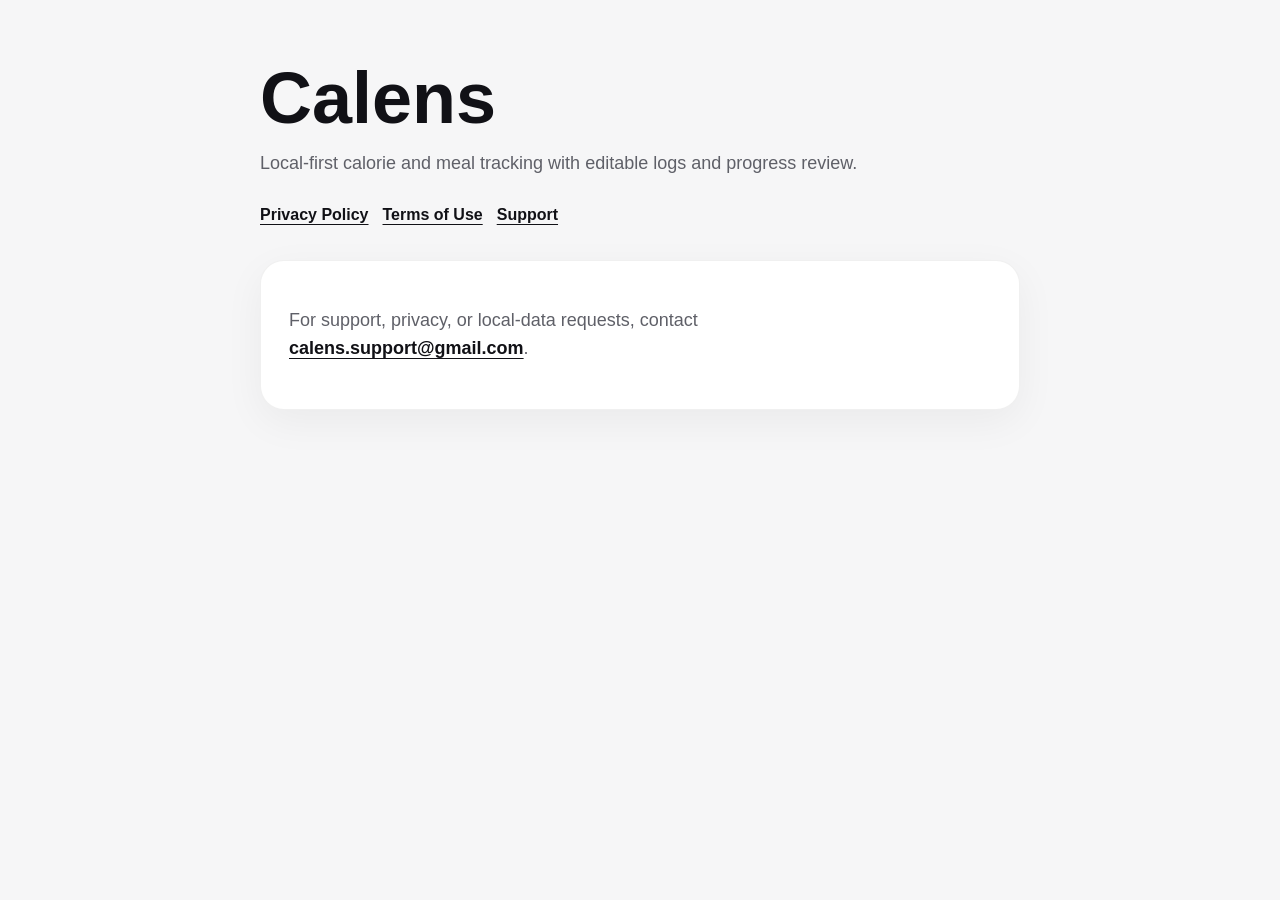
==== index.html @ d05cd4a9 "Publish Calens support site" ====
<!doctype html>
<html lang="en">
  <head>
    <meta charset="utf-8">
    <meta name="viewport" content="width=device-width, initial-scale=1">
    <title>Calens</title>
    <meta name="description" content="Calens support, privacy, and terms information.">
    <style>
      :root { color-scheme: light; font-family: -apple-system, BlinkMacSystemFont, "SF Pro Text", "Segoe UI", sans-serif; color: #111116; background: #f6f6f7; }
      body { margin: 0; }
      main { max-width: 760px; margin: 0 auto; padding: 64px 24px; }
      nav { display: flex; gap: 14px; flex-wrap: wrap; margin-top: 28px; }
      a { color: #111116; font-weight: 700; text-decoration-thickness: 1px; text-underline-offset: 4px; }
      h1 { font-size: clamp(40px, 9vw, 72px); line-height: 0.95; letter-spacing: 0; margin: 0; }
      p { color: #5f6068; font-size: 18px; line-height: 1.55; max-width: 620px; }
      section { background: #fff; border: 1px solid rgba(0,0,0,.06); border-radius: 24px; padding: 28px; margin-top: 36px; box-shadow: 0 12px 40px rgba(0,0,0,.05); }
    </style>
  </head>
  <body>
    <main>
      <h1>Calens</h1>
      <p>Local-first calorie and meal tracking with editable logs and progress review.</p>
      <nav>
        <a href="/privacy">Privacy Policy</a>
        <a href="/terms">Terms of Use</a>
        <a href="/support">Support</a>
      </nav>
      <section>
        <p>For support, privacy, or local-data requests, contact <a href="mailto:calens.support@gmail.com">calens.support@gmail.com</a>.</p>
      </section>
    </main>
  </body>
</html>
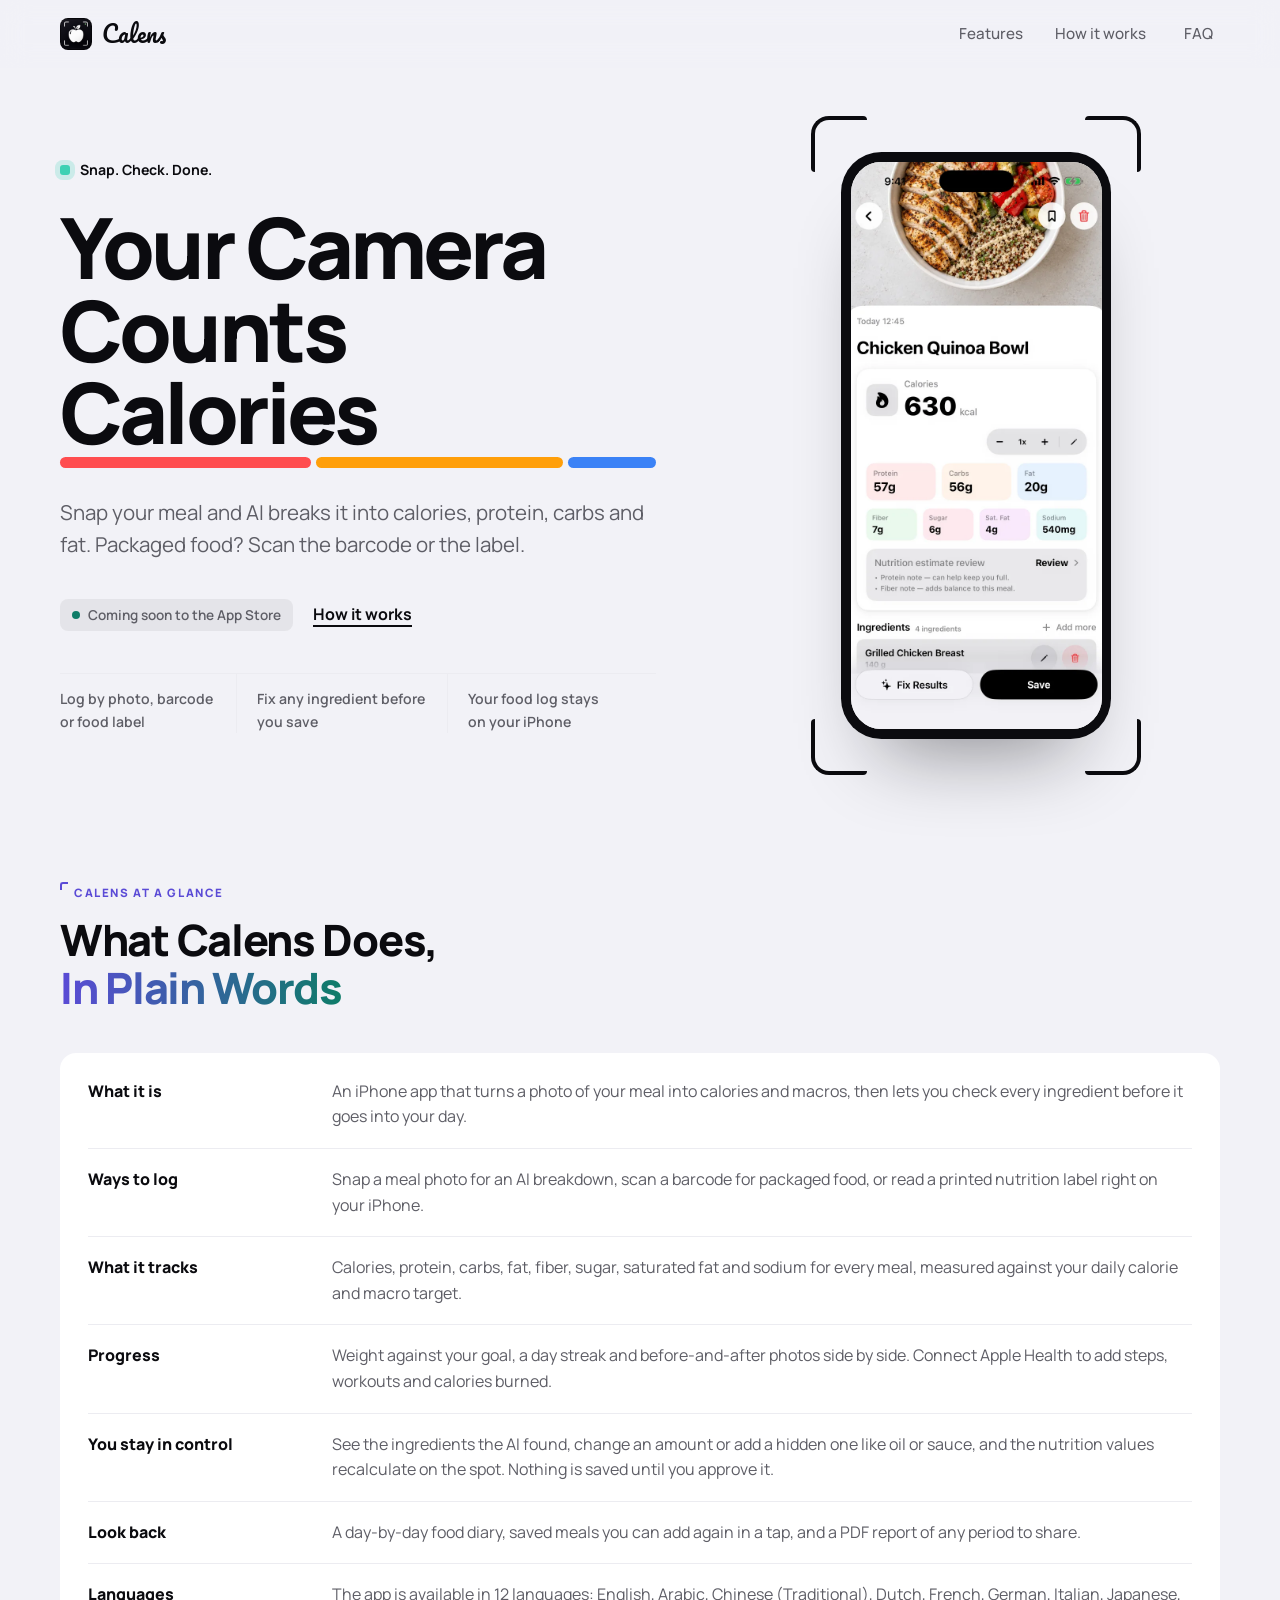
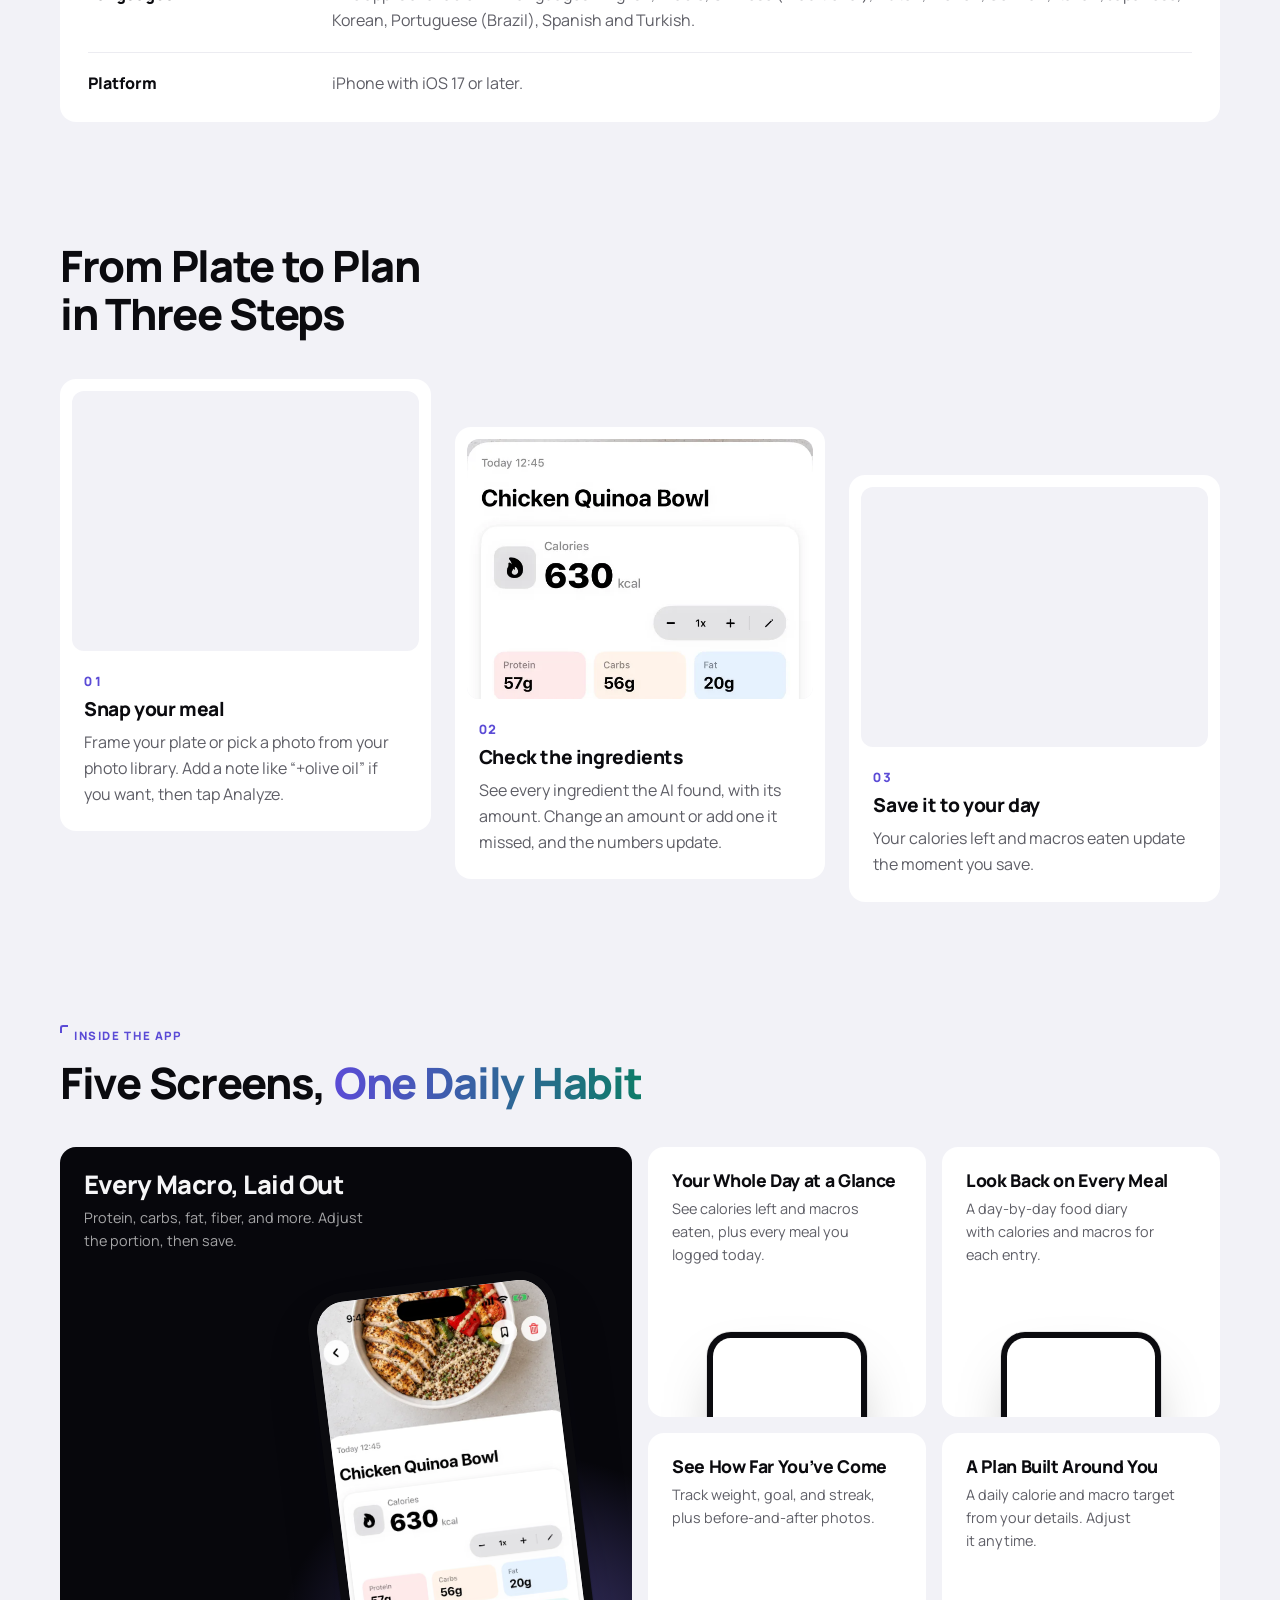
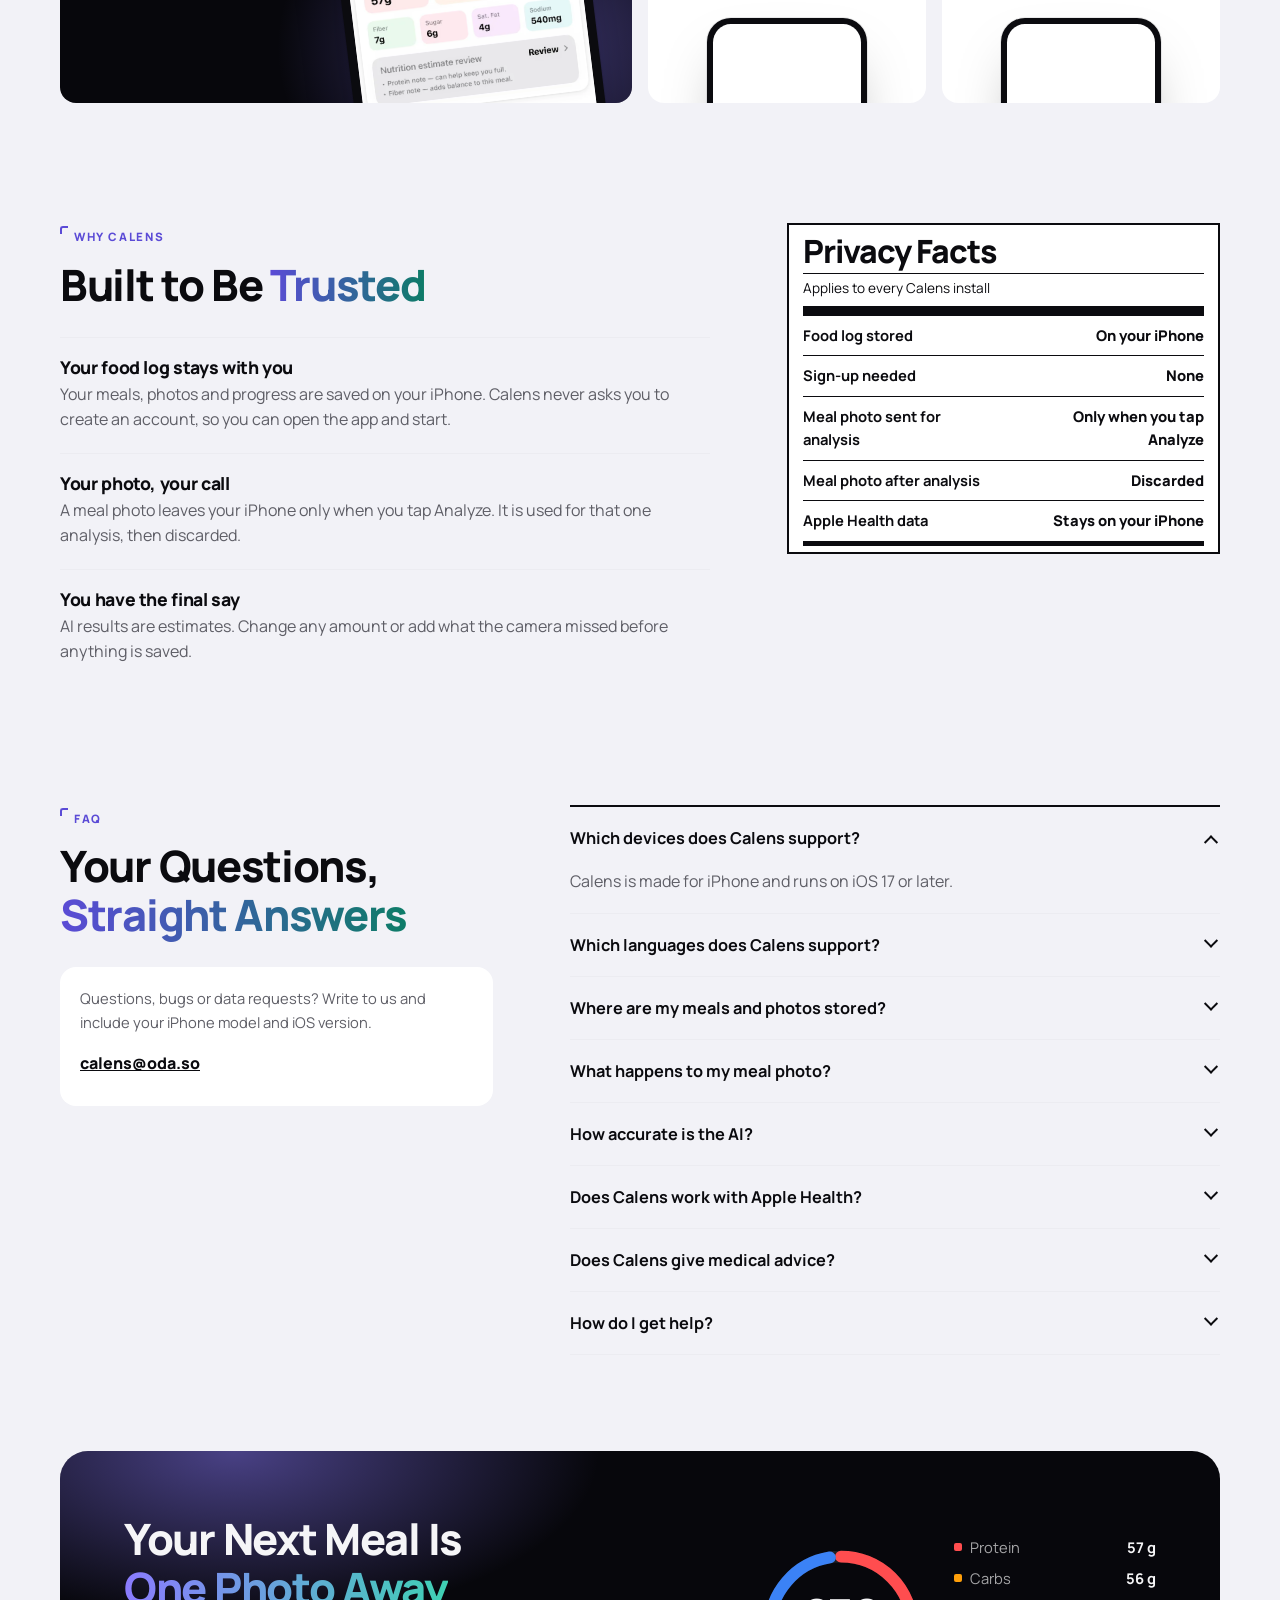
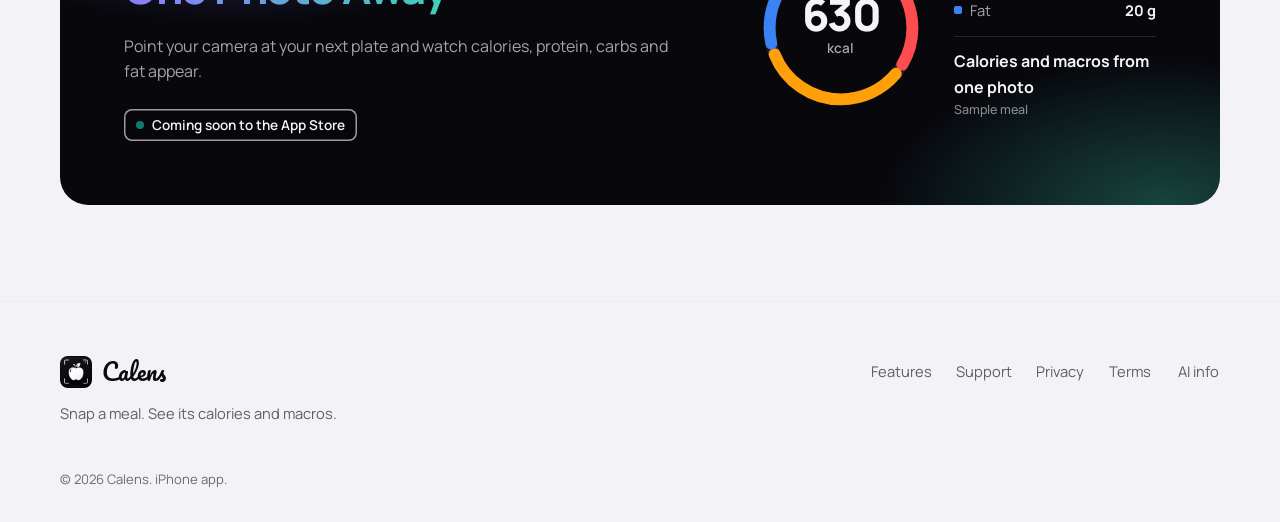
==== commit 5e6566ff: "Calens Original site (CALENS-WEB-PUBLISH-20261117) Replace the stale September copy with the app-sit" ====
--- a/index.html
+++ b/index.html
@@ -1,33 +1,115 @@
 <!doctype html>
-<html lang="en">
-  <head>
-    <meta charset="utf-8">
-    <meta name="viewport" content="width=device-width, initial-scale=1">
-    <title>Calens</title>
-    <meta name="description" content="Calens support, privacy, and terms information.">
-    <style>
-      :root { color-scheme: light; font-family: -apple-system, BlinkMacSystemFont, "SF Pro Text", "Segoe UI", sans-serif; color: #111116; background: #f6f6f7; }
-      body { margin: 0; }
-      main { max-width: 760px; margin: 0 auto; padding: 64px 24px; }
-      nav { display: flex; gap: 14px; flex-wrap: wrap; margin-top: 28px; }
-      a { color: #111116; font-weight: 700; text-decoration-thickness: 1px; text-underline-offset: 4px; }
-      h1 { font-size: clamp(40px, 9vw, 72px); line-height: 0.95; letter-spacing: 0; margin: 0; }
-      p { color: #5f6068; font-size: 18px; line-height: 1.55; max-width: 620px; }
-      section { background: #fff; border: 1px solid rgba(0,0,0,.06); border-radius: 24px; padding: 28px; margin-top: 36px; box-shadow: 0 12px 40px rgba(0,0,0,.05); }
-    </style>
-  </head>
-  <body>
-    <main>
-      <h1>Calens</h1>
-      <p>Local-first calorie and meal tracking with editable logs and progress review.</p>
-      <nav>
-        <a href="/privacy">Privacy Policy</a>
-        <a href="/terms">Terms of Use</a>
-        <a href="/support">Support</a>
-      </nav>
-      <section>
-        <p>For support, privacy, or local-data requests, contact <a href="mailto:calens.support@gmail.com">calens.support@gmail.com</a>.</p>
-      </section>
-    </main>
-  </body>
+<html lang="en" dir="ltr">
+<head>
+<meta charset="utf-8">
+<meta http-equiv="Content-Security-Policy" content="default-src &#39;none&#39;; script-src &#39;self&#39;; style-src &#39;self&#39;; img-src &#39;self&#39; data:; font-src &#39;self&#39;; connect-src &#39;self&#39;; manifest-src &#39;self&#39;; base-uri &#39;none&#39;; form-action &#39;none&#39;">
+<meta name="referrer" content="strict-origin-when-cross-origin">
+<meta name="viewport" content="width=device-width, initial-scale=1, viewport-fit=cover">
+<title>Calens: AI Calorie Counter from a Meal Photo</title>
+<meta name="description" content="Snap a meal and Calens shows its calories, protein, carbs, fat and fiber. Scan barcodes and food labels too. Your food log stays on your iPhone.">
+<link rel="canonical" href="https://calens.oda.so/">
+
+<meta name="robots" content="index, follow, max-image-preview:large">
+<meta name="application-name" content="Calens">
+<meta name="apple-mobile-web-app-title" content="Calens">
+<meta name="theme-color" content="#FFFFFF">
+
+<meta property="og:type" content="website">
+<meta property="og:site_name" content="Calens">
+<meta property="og:title" content="Calens: AI Calorie Counter from a Meal Photo">
+<meta property="og:description" content="Snap a meal and Calens shows its calories, protein, carbs, fat and fiber. Scan barcodes and food labels too. Your food log stays on your iPhone.">
+<meta property="og:url" content="https://calens.oda.so/">
+<meta property="og:image" content="https://calens.oda.so/assets/icons/logo-1024.png">
+<meta property="og:locale" content="en_US">
+<meta name="twitter:card" content="summary_large_image">
+<link rel="icon" href="favicon.ico" sizes="any">
+<link rel="icon" type="image/png" sizes="48x48" href="assets/icons/icon-48.png">
+<link rel="icon" type="image/png" sizes="192x192" href="assets/icons/icon-192.png">
+<link rel="apple-touch-icon" href="apple-touch-icon.png">
+<link rel="manifest" href="site.webmanifest">
+<link rel="describedby" type="text/plain" href="llms.txt">
+<link rel="preload" href="fonts/manrope-var.woff2" as="font" type="font/woff2" crossorigin>
+<link rel="stylesheet" href="assets/tokens.css">
+<link rel="stylesheet" href="assets/base.css">
+<link rel="stylesheet" href="assets/template.css">
+
+<script type="application/ld+json">{"@context":"https://schema.org","@graph":[{"@type":"WebSite","@id":"https://calens.oda.so/#website","url":"https://calens.oda.so/","name":"Calens","inLanguage":"en","publisher":{"@id":"https://calens.oda.so/#org"}},{"@type":"Organization","@id":"https://calens.oda.so/#org","name":"Calens","url":"https://calens.oda.so/","logo":{"@type":"ImageObject","url":"https://calens.oda.so/assets/icons/logo-1024.png","width":1024,"height":1024},"email":"calens@oda.so"},{"@type":"SoftwareApplication","@id":"https://calens.oda.so/#app","name":"Calens","operatingSystem":"iOS 17 or later","applicationCategory":"HealthApplication","description":"Snap a meal and Calens shows its calories, protein, carbs, fat and fiber. Scan barcodes and food labels too. Your food log stays on your iPhone.","publisher":{"@id":"https://calens.oda.so/#org"},"featureList":["AI calorie and macro analysis from a meal photo","Ingredient editor with automatic nutrition recalculation","Barcode lookup","On-device nutrition-label scanning","Personal daily calorie and macro target","Food diary, saved meals and PDF nutrition reports","Weight, goal and streak tracking","Before-and-after progress photos","Optional Apple Health integration (activity, workouts, weight)","Food log stored on the device"],"inLanguage":["ar","de","en","es","fr","it","ja","ko","nl","pt-BR","tr","zh-Hant"]},{"@type":"FAQPage","mainEntity":[{"@type":"Question","name":"Which devices does Calens support?","acceptedAnswer":{"@type":"Answer","text":"Calens is made for iPhone and runs on iOS 17 or later."}},{"@type":"Question","name":"Which languages does Calens support?","acceptedAnswer":{"@type":"Answer","text":"The app is available in English, Arabic, Chinese (Traditional), Dutch, French, German, Italian, Japanese, Korean, Portuguese (Brazil), Spanish and Turkish. You can switch languages inside the app."}},{"@type":"Question","name":"Where are my meals and photos stored?","acceptedAnswer":{"@type":"Answer","text":"On your iPhone. Your profile, meals, photos and progress are saved in the app, not in a Calens account. You can export a copy or delete everything in Settings."}},{"@type":"Question","name":"What happens to my meal photo?","acceptedAnswer":{"@type":"Answer","text":"It leaves your iPhone only when you tap Analyze. The photo is sent for that one AI analysis and discarded afterward; it is not stored on a server. Barcode and label scans don’t need a meal photo."}},{"@type":"Question","name":"How accurate is the AI?","acceptedAnswer":{"@type":"Answer","text":"It does the heavy lifting, and you have the final say. Results are estimates, not lab measurements. Portions and hidden oil or sauce are the hardest to see, so Calens shows every ingredient it found and lets you change an amount or add what it missed before you save."}},{"@type":"Question","name":"Does Calens work with Apple Health?","acceptedAnswer":{"@type":"Answer","text":"Yes, if you turn it on. With your permission, Calens reads active energy, workouts, steps, exercise minutes and weight to show your daily activity and calories burned. It only reads, never writes, and your Health data stays on your iPhone."}},{"@type":"Question","name":"Does Calens give medical advice?","acceptedAnswer":{"@type":"Answer","text":"No. Calens helps you log food and follow your own goals. It does not diagnose or treat any condition."}},{"@type":"Question","name":"How do I get help?","acceptedAnswer":{"@type":"Answer","text":"Email calens@oda.so and include your iPhone model and iOS version."}}]}]}</script>
+</head>
+<body class="tpl-calens-original page-home">
+<a class="skip-link" href="#main">Skip to content</a>
+<header class="site-header"><div class="wrap header-row">
+<a class="brand " href="/" aria-label="Calens home"><img class="brand-icon" src="assets/icons/app-icon.png" alt="" width="32" height="32"><span class="brand-word">Calens</span></a>
+<nav class="site-nav" aria-label="Primary"><a href="/features">Features</a><a href="#how">How it works</a><a href="#faq">FAQ</a></nav>
+<details class="nav-menu"><summary aria-label="Menu"><span class="nav-menu-icon" aria-hidden="true"></span><span class="nav-menu-label">Menu</span></summary><nav aria-label="Primary (menu)"><a href="/features">Features</a><a href="#how">How it works</a><a href="#faq">FAQ</a></nav></details>
+
+</div></header>
+<main id="main">
+
+<section class="co-hero">
+  <div class="wrap co-hero-grid">
+    <div class="co-hero-copy">
+      <p class="co-kicker"><span class="co-kicker-dot" aria-hidden="true"></span>Snap. Check. Done.</p>
+      <h1 class="co-title">Your Camera <span class="co-title-accent">Counts Calories<span class="co-macro-bar" aria-hidden="true"><i></i><i></i><i></i></span></span></h1>
+      <p class="co-sub">Snap your meal and AI breaks it into calories, protein, carbs and fat. Packaged food? Scan the barcode or the label.</p>
+      <div class="co-actions"><span class="store-cta is-pending " data-surface="hero"><span class="pending-dot" aria-hidden="true"></span>Coming soon to the App Store</span><a class="co-link" href="#how">How it works</a></div>
+      <ul class="co-facts"><li>Log by photo, barcode or food label</li><li>Fix any ingredient before you save</li><li>Your food log stays on your iPhone</li></ul>
+    </div>
+    <div class="co-hero-visual">
+      <div class="co-frame"><div class="co-viewfinder" aria-hidden="true"><i></i><i></i><i></i><i></i></div>
+      <figure class="phone co-hero-phone"><div class="phone-screen"><img src="assets/screens/meal-result.webp" alt="Calens meal result showing calories, protein, carbs, fat and fiber for one meal" width="660" height="1434" fetchpriority="high" decoding="async"></div></figure></div>
+      <div class="co-readout"><p class="co-readout-kcal"><strong>630</strong> kcal</p><p class="co-readout-head">Share of calories</p><ul><li class="m-protein"><span>Protein <small>57 g</small></span><b>36%</b><i class="co-bar" aria-hidden="true"><i class="co-bar-fill co-w-35"></i></i></li><li class="m-carbs"><span>Carbs <small>56 g</small></span><b>35%</b><i class="co-bar" aria-hidden="true"><i class="co-bar-fill co-w-35"></i></i></li><li class="m-fat"><span>Fat <small>20 g</small></span><b>28%</b><i class="co-bar" aria-hidden="true"><i class="co-bar-fill co-w-30"></i></i></li></ul><p class="co-readout-note">Sample meal from the app’s own result screen</p></div>
+    </div>
+  </div>
+</section>
+<section class="co-summary wrap" aria-labelledby="summary-title">
+  <header class="co-head"><p class="eyebrow">Calens at a glance</p><h2 id="summary-title">What Calens Does, <span class="accent-text">In Plain Words</span></h2></header>
+  <dl class="co-dl"><div class="co-dl-row"><dt>What it is</dt><dd>An iPhone app that turns a photo of your meal into calories and macros, then lets you check every ingredient before it goes into your day.</dd></div><div class="co-dl-row"><dt>Ways to log</dt><dd>Snap a meal photo for an AI breakdown, scan a barcode for packaged food, or read a printed nutrition label right on your iPhone.</dd></div><div class="co-dl-row"><dt>What it tracks</dt><dd>Calories, protein, carbs, fat, fiber, sugar, saturated fat and sodium for every meal, measured against your daily calorie and macro target.</dd></div><div class="co-dl-row"><dt>Progress</dt><dd>Weight against your goal, a day streak and before-and-after photos side by side. Connect Apple Health to add steps, workouts and calories burned.</dd></div><div class="co-dl-row"><dt>You stay in control</dt><dd>See the ingredients the AI found, change an amount or add a hidden one like oil or sauce, and the nutrition values recalculate on the spot. Nothing is saved until you approve it.</dd></div><div class="co-dl-row"><dt>Look back</dt><dd>A day-by-day food diary, saved meals you can add again in a tap, and a PDF report of any period to share.</dd></div><div class="co-dl-row"><dt>Languages</dt><dd>The app is available in 12 languages: English, Arabic, Chinese (Traditional), Dutch, French, German, Italian, Japanese, Korean, Portuguese (Brazil), Spanish and Turkish.</dd></div><div class="co-dl-row"><dt>Platform</dt><dd>iPhone with iOS 17 or later.</dd></div></dl>
+</section>
+<section class="co-how wrap" id="how" aria-labelledby="how-title">
+  <header class="co-head co-head--left"><h2 id="how-title">From Plate to Plan in Three Steps</h2></header>
+  <ol class="co-steps"><li class="co-step co-step--0"><div class="co-step-crop co-crop-scanMeal"><img src="assets/screens/scan-meal.webp" alt="" width="660" height="1434" loading="lazy" decoding="async"></div><div class="co-step-text"><span class="co-step-n">01</span><h3>Snap your meal</h3><p>Frame your plate or pick a photo from your photo library. Add a note like “+olive oil” if you want, then tap Analyze.</p></div></li><li class="co-step co-step--1"><div class="co-step-crop co-crop-result"><img src="assets/screens/meal-result.webp" alt="" width="660" height="1434" loading="lazy" decoding="async"></div><div class="co-step-text"><span class="co-step-n">02</span><h3>Check the ingredients</h3><p>See every ingredient the AI found, with its amount. Change an amount or add one it missed, and the numbers update.</p></div></li><li class="co-step co-step--2"><div class="co-step-crop co-crop-home"><img src="assets/screens/home.webp" alt="" width="660" height="1434" loading="lazy" decoding="async"></div><div class="co-step-text"><span class="co-step-n">03</span><h3>Save it to your day</h3><p>Your calories left and macros eaten update the moment you save.</p></div></li></ol>
+</section>
+<section class="co-bento-sec wrap" id="inside" aria-labelledby="bento-title">
+  <header class="co-head"><p class="eyebrow">Inside the app</p><h2 id="bento-title">Five Screens, <span class="accent-text">One Daily Habit</span></h2></header>
+  <ul class="co-bento co-bento--5"><li class="co-tile co-tile--0 on-dark"><div class="co-tile-text"><h3>Every Macro, Laid Out</h3><p>Protein, carbs, fat, fiber, and more. Adjust the portion, then save.</p></div><figure class="phone co-tile-phone"><div class="phone-screen"><img src="assets/screens/meal-result.webp" alt="Calens meal result showing calories, protein, carbs, fat and fiber for one meal" width="660" height="1434" loading="lazy" decoding="async"></div></figure></li><li class="co-tile co-tile--1"><div class="co-tile-text"><h3>Your Whole Day at a Glance</h3><p>See calories left and macros eaten, plus every meal you logged today.</p></div><figure class="phone co-tile-phone"><div class="phone-screen"><img src="assets/screens/home.webp" alt="Calens home screen with calories left, macros eaten and today&#39;s meals" width="660" height="1434" loading="lazy" decoding="async"></div></figure></li><li class="co-tile co-tile--2"><div class="co-tile-text"><h3>Look Back on Every Meal</h3><p>A day-by-day food diary with calories and macros for each entry.</p></div><figure class="phone co-tile-phone"><div class="phone-screen"><img src="assets/screens/history.webp" alt="Calens food diary listing meals by day with calories and macros" width="660" height="1434" loading="lazy" decoding="async"></div></figure></li><li class="co-tile co-tile--3"><div class="co-tile-text"><h3>See How Far You’ve Come</h3><p>Track weight, goal, and streak, plus before-and-after photos.</p></div><figure class="phone co-tile-phone"><div class="phone-screen"><img src="assets/screens/progress.webp" alt="Calens progress screen with weight, goal and streak" width="660" height="1434" loading="lazy" decoding="async"></div></figure></li><li class="co-tile co-tile--4"><div class="co-tile-text"><h3>A Plan Built Around You</h3><p>A daily calorie and macro target from your details. Adjust it anytime.</p></div><figure class="phone co-tile-phone"><div class="phone-screen"><img src="assets/screens/plan.webp" alt="Calens daily calorie and macro plan" width="660" height="1434" loading="lazy" decoding="async"></div></figure></li></ul>
+</section>
+<section class="co-trust wrap" aria-labelledby="trust-title">
+  <div class="co-trust-copy"><p class="eyebrow">Why Calens</p><h2 id="trust-title">Built to Be <span class="accent-text">Trusted</span></h2>
+    <ul class="co-trust-list"><li><h3>Your food log stays with you</h3><p>Your meals, photos and progress are saved on your iPhone. Calens never asks you to create an account, so you can open the app and start.</p></li><li><h3>Your photo, your call</h3><p>A meal photo leaves your iPhone only when you tap Analyze. It is used for that one analysis, then discarded.</p></li><li><h3>You have the final say</h3><p>AI results are estimates. Change any amount or add what the camera missed before anything is saved.</p></li></ul>
+  </div>
+  <div class="co-label" role="table" aria-label="Privacy Facts"><p class="co-label-title" role="caption">Privacy Facts</p><p class="co-label-sub">Applies to every Calens install</p><div class="co-label-row" role="row"><span role="rowheader">Food log stored</span><b role="cell">On your iPhone</b></div><div class="co-label-row" role="row"><span role="rowheader">Sign-up needed</span><b role="cell">None</b></div><div class="co-label-row" role="row"><span role="rowheader">Meal photo sent for analysis</span><b role="cell">Only when you tap Analyze</b></div><div class="co-label-row" role="row"><span role="rowheader">Meal photo after analysis</span><b role="cell">Discarded</b></div><div class="co-label-row" role="row"><span role="rowheader">Apple Health data</span><b role="cell">Stays on your iPhone</b></div></div>
+</section>
+<section class="co-faq wrap" id="faq" aria-labelledby="faq-title">
+  <aside class="co-faq-side"><p class="eyebrow">FAQ</p><h2 id="faq-title">Your Questions, <span class="accent-text">Straight Answers</span></h2>
+    <div class="co-help"><p>Questions, bugs or data requests? Write to us and include your iPhone model and iOS version.</p><a href="mailto:calens@oda.so">calens@oda.so</a></div>
+  </aside>
+  <div class="co-faq-list"><div class="faq-list"><details class="faq-item" open><summary><span>Which devices does Calens support?</span></summary><p>Calens is made for iPhone and runs on iOS 17 or later.</p></details><details class="faq-item"><summary><span>Which languages does Calens support?</span></summary><p>The app is available in English, Arabic, Chinese (Traditional), Dutch, French, German, Italian, Japanese, Korean, Portuguese (Brazil), Spanish and Turkish. You can switch languages inside the app.</p></details><details class="faq-item"><summary><span>Where are my meals and photos stored?</span></summary><p>On your iPhone. Your profile, meals, photos and progress are saved in the app, not in a Calens account. You can export a copy or delete everything in Settings.</p></details><details class="faq-item"><summary><span>What happens to my meal photo?</span></summary><p>It leaves your iPhone only when you tap Analyze. The photo is sent for that one AI analysis and discarded afterward; it is not stored on a server. Barcode and label scans don’t need a meal photo.</p></details><details class="faq-item"><summary><span>How accurate is the AI?</span></summary><p>It does the heavy lifting, and you have the final say. Results are estimates, not lab measurements. Portions and hidden oil or sauce are the hardest to see, so Calens shows every ingredient it found and lets you change an amount or add what it missed before you save.</p></details><details class="faq-item"><summary><span>Does Calens work with Apple Health?</span></summary><p>Yes, if you turn it on. With your permission, Calens reads active energy, workouts, steps, exercise minutes and weight to show your daily activity and calories burned. It only reads, never writes, and your Health data stays on your iPhone.</p></details><details class="faq-item"><summary><span>Does Calens give medical advice?</span></summary><p>No. Calens helps you log food and follow your own goals. It does not diagnose or treat any condition.</p></details><details class="faq-item"><summary><span>How do I get help?</span></summary><p>Email calens@oda.so and include your iPhone model and iOS version.</p></details></div></div>
+</section>
+<section class="co-end">
+  <div class="wrap co-end-card on-dark">
+    <div class="co-end-copy"><h2>Your Next Meal Is <span class="accent-text">One Photo Away</span></h2><p>Point your camera at your next plate and watch calories, protein, carbs and fat appear.</p><span class="store-cta is-pending co-cta-dark" data-surface="end"><span class="pending-dot" aria-hidden="true"></span>Coming soon to the App Store</span></div>
+    <div class="co-end-ring"><figure class="co-ring-fig"><svg class="ring" viewBox="0 0 200 200" role="img" aria-label="Sample meal: 630 kcal, Protein 57 g, Carbs 56 g, Fat 20 g">
+<circle class="ring-track" cx="100" cy="100" r="84"/><circle class="ring-arc m-protein" cx="100" cy="100" r="84" pathLength="100" stroke-dasharray="33.58 66.42" stroke-dashoffset="0.00"/><circle class="ring-arc m-carbs" cx="100" cy="100" r="84" pathLength="100" stroke-dasharray="32.94 67.06" stroke-dashoffset="-36.08"/><circle class="ring-arc m-fat" cx="100" cy="100" r="84" pathLength="100" stroke-dasharray="25.98 74.02" stroke-dashoffset="-71.52"/>
+<text class="ring-big" x="100" y="104" text-anchor="middle">630</text>
+<text class="ring-sub" x="100" y="130" text-anchor="middle">kcal</text></svg>
+<figcaption><ul class="co-ring-legend"><li class="m-protein"><span>Protein</span><b>57 g</b></li><li class="m-carbs"><span>Carbs</span><b>56 g</b></li><li class="m-fat"><span>Fat</span><b>20 g</b></li></ul><p class="co-ring-cap">Calories and macros from one photo <span>Sample meal</span></p></figcaption></figure></div>
+  </div>
+</section>
+</main>
+<footer class="site-footer"><div class="wrap">
+<div class="footer-top">
+<div class="footer-brand"><a class="brand " href="/" aria-label="Calens home"><img class="brand-icon" src="assets/icons/app-icon.png" alt="" width="32" height="32"><span class="brand-word">Calens</span></a><p>Snap a meal. See its calories and macros.</p></div>
+<nav class="footer-nav" aria-label="Footer">
+<a href="/features">Features</a>
+
+<a href="/support">Support</a>
+<a href="/privacy">Privacy</a>
+<a href="/terms">Terms</a>
+<a href="/ai-info">AI info</a>
+</nav>
+</div>
+
+<div class="footer-bottom"><p>&copy; 2026 Calens. iPhone app.</p></div>
+</div></footer>
+</body>
 </html>
--- a/assets/tokens.css
+++ b/assets/tokens.css
@@ -0,0 +1,31 @@
+/* generated from calens.site.prod.json — edit the config, not this file */
+@font-face{font-family:"Manrope";src:url("../fonts/manrope-var.woff2") format("woff2");font-weight:200 800;font-display:swap}
+@font-face{font-family:"Pacifico Wordmark";src:url("../fonts/pacifico-wordmark.woff2") format("woff2");font-display:block}
+:root{
+  --c-ink:#0B0B0F;
+  --c-ink-soft:#5E5E66;
+  --c-ink-muted:#6B6B73;
+  --c-bg:#FFFFFF;
+  --c-surface:#F5F5F7;
+  --c-hairline:#ECECF1;
+  --c-accent:#8B7BFF;
+  --c-accent2:#3FD1B4;
+  --c-accent3:#FFC773;
+  --c-accent-ink:#5B4BD6;
+  --c-panel:#BFF0E5;
+  --c-panel-ink:#0B2A24;
+  --c-dark:#07070C;
+  --c-dark-card:rgba(255,255,255,0.06);
+  --c-dark-hairline:rgba(255,255,255,0.12);
+  --c-dark-ink-soft:rgba(255,255,255,0.64);
+  --c-grouped:#F2F2F7;
+  --c-protein:#FF4D4F;
+  --c-carbs:#FF9F0A;
+  --c-fat:#3B82F6;
+  --c-accent2-ink:#0E7C68;
+  --font-display:"Manrope",ui-sans-serif,system-ui,-apple-system,"Segoe UI",sans-serif;
+  --font-body:"Manrope",ui-sans-serif,system-ui,-apple-system,"Segoe UI",sans-serif;
+  --font-wordmark:"Pacifico Wordmark",var(--font-display);
+  --r-card:24px;
+  --r-control:999px;
+}
--- a/assets/base.css
+++ b/assets/base.css
@@ -0,0 +1,163 @@
+/* ODA app-site shared base: reset, accessibility, shared pages. Brand values come from tokens.css. */
+*,*::before,*::after{box-sizing:border-box}
+html{-webkit-text-size-adjust:100%;text-size-adjust:100%;scroll-behavior:smooth}
+@media (prefers-reduced-motion:reduce){html{scroll-behavior:auto}*,*::before,*::after{animation-duration:.01ms!important;animation-iteration-count:1!important;transition-duration:.01ms!important}}
+body{margin:0;min-height:100vh;display:flex;flex-direction:column;background:var(--c-bg);color:var(--c-ink);font-family:var(--font-body);font-size:1rem;line-height:1.6;-webkit-font-smoothing:antialiased;overflow-x:hidden}
+main{flex:1 0 auto}
+img{max-width:100%;height:auto;display:block}
+h1,h2,h3{font-family:var(--font-display);line-height:1.12;letter-spacing:-0.02em;margin:0 0 .5em;text-wrap:balance;overflow-wrap:break-word}
+p,li,dd,dt,summary{overflow-wrap:break-word}
+p{margin:0 0 1em;text-wrap:pretty}
+a{color:inherit}
+:focus-visible{outline:3px solid var(--c-accent-ink);outline-offset:3px}
+a:focus-visible,summary:focus-visible{border-radius:6px}
+.wrap{width:min(1160px,100% - 32px);margin-inline:auto}
+.skip-link{position:absolute;inset-inline-start:16px;top:0;transform:translateY(-120%);background:var(--c-ink);color:var(--c-bg);padding:10px 14px;border-radius:8px;z-index:100}
+.skip-link:focus{transform:translateY(12px)}
+.sr-only{position:absolute;width:1px;height:1px;padding:0;margin:-1px;overflow:hidden;clip:rect(0,0,0,0);white-space:nowrap;border:0}
+
+/* Brand */
+.brand{display:inline-flex;align-items:center;gap:10px;text-decoration:none;min-height:44px}
+.brand-icon{width:32px;height:32px;border-radius:8px}
+.brand-word{font-family:var(--font-wordmark);font-size:1.45rem;line-height:1}
+
+/* Header */
+.site-header{position:sticky;top:0;z-index:20;background:color-mix(in srgb,var(--c-bg) 86%,transparent);backdrop-filter:saturate(1.4) blur(14px);-webkit-backdrop-filter:saturate(1.4) blur(14px)}
+.header-row{display:flex;align-items:center;justify-content:space-between;gap:16px;min-height:68px}
+.site-nav{display:flex;gap:28px;font-size:.95rem;font-weight:500}
+.site-nav a{text-decoration:none;color:var(--c-ink-soft);padding:10px 2px;min-width:44px;text-align:center}
+.site-nav a:hover{color:var(--c-ink)}
+@media (max-width:760px){.site-nav{display:none}}
+.nav-menu{display:none;position:relative}
+.nav-menu summary{list-style:none;display:flex;align-items:center;gap:8px;min-height:44px;min-width:44px;padding:0 12px;border-radius:12px;cursor:pointer;font-weight:600}
+.nav-menu summary::-webkit-details-marker{display:none}
+.nav-menu-icon,.nav-menu-icon::before,.nav-menu-icon::after{display:block;width:18px;height:2px;border-radius:2px;background:currentColor}
+.nav-menu-icon{position:relative}
+.nav-menu-icon::before,.nav-menu-icon::after{content:"";position:absolute;inset-inline-start:0}
+.nav-menu-icon::before{top:-6px}.nav-menu-icon::after{top:6px}
+.nav-menu[open] summary{background:var(--c-surface)}
+.nav-menu nav{position:absolute;inset-inline-end:0;top:calc(100% + 8px);min-width:220px;display:grid;padding:8px;border-radius:16px;background:var(--c-bg);box-shadow:0 18px 40px -16px rgba(11,11,15,.3),0 0 0 1px var(--c-hairline);z-index:30}
+.nav-menu nav a{display:flex;align-items:center;min-height:44px;padding:0 12px;border-radius:10px;text-decoration:none;font-weight:600}
+.nav-menu nav a:hover{background:var(--c-surface)}
+@media (max-width:760px){.nav-menu{display:block}}
+@media (max-width:360px){.nav-menu-label{display:none}}
+.header-row{flex-wrap:wrap}
+
+/* Store CTA: live = button, pending = non-interactive status chip (review M-02) */
+.store-cta{display:inline-flex;align-items:center;gap:8px;text-decoration:none}
+.store-cta.is-live{min-height:48px;padding:0 22px;border-radius:var(--r-control);background:var(--c-ink);color:var(--c-bg);font-weight:600;font-size:.95rem}
+.store-cta.is-live:hover{transform:translateY(-1px)}
+.store-cta.is-pending{min-height:32px;padding:4px 12px;border-radius:8px;background:color-mix(in srgb,var(--c-ink) 6%,transparent);color:var(--c-ink-soft);font-weight:600;font-size:.85rem;line-height:1.35;cursor:default}
+.store-cta--sm.is-pending{font-size:.78rem}
+.cta-glyph{width:16px;height:18px}
+.pending-dot{flex:none;width:8px;height:8px;border-radius:50%;background:var(--c-accent2-ink,var(--c-accent-ink))}
+@media (max-width:640px){.header-row .store-cta{display:none}}
+
+/* Phone frame (CSS only, real screenshot inside) */
+.phone{margin:0;position:relative;aspect-ratio:660/1434;border-radius:15% / 6.9%;background:#0b0b0f;box-shadow:0 30px 60px -20px rgba(11,11,15,.35),0 0 0 1px rgba(11,11,15,.08)}
+.phone-screen{position:absolute;inset:1.66% 3.6%;border-radius:12% / 5.5%;overflow:hidden;background:#fff}
+.phone-screen img{width:100%;height:100%;object-fit:cover;object-position:top}
+
+/* Text helpers */
+.accent-text{background:linear-gradient(90deg,var(--c-accent-ink),var(--c-accent2-ink,var(--c-accent-ink)));color:var(--c-accent-ink);-webkit-background-clip:text;background-clip:text;-webkit-text-fill-color:transparent}
+.on-dark .accent-text{background-image:linear-gradient(90deg,var(--c-accent),var(--c-accent2));color:var(--c-accent)}
+.on-dark :focus-visible{outline-color:var(--c-accent)}
+@media (forced-colors:active){.accent-text{color:CanvasText;background:none}}
+.eyebrow{display:inline-block;font-size:.78rem;font-weight:600;letter-spacing:.02em;padding:4px 12px;border-radius:999px;color:var(--c-accent-ink);background:color-mix(in srgb,var(--c-accent) 10%,transparent);box-shadow:inset 0 0 0 1px color-mix(in srgb,var(--c-accent) 30%,transparent);margin:0 0 14px}
+.lede{font-size:1.125rem;color:var(--c-ink-soft)}
+.muted{color:var(--c-ink-muted);font-size:.9rem}
+
+/* FAQ: one component everywhere (review B-05): ruled list, chevron at the inline end */
+.faq-list{border-top:2px solid var(--c-ink)}
+.faq-item{border-bottom:1px solid var(--c-hairline)}
+.faq-item summary{list-style:none;cursor:pointer;display:flex;justify-content:space-between;align-items:center;gap:16px;padding:18px 0;min-height:56px;font-weight:700;font-size:1.02rem}
+.faq-item summary::-webkit-details-marker{display:none}
+.faq-item summary::after{content:"";flex:none;width:10px;height:10px;margin-inline-end:4px;border-inline-end:2px solid currentColor;border-bottom:2px solid currentColor;transform:rotate(45deg) translate(-3px,-3px);transition:transform .2s}
+.faq-item[open] summary::after{transform:rotate(-135deg) translate(-3px,-3px)}
+.faq-item p{margin:0 0 18px;color:var(--c-ink-soft);max-width:60ch}
+[dir="rtl"] .faq-item summary::after{transform:rotate(-45deg) translate(3px,-3px)}
+.faq-item :is(ul,ol){margin:-6px 0 18px;padding-inline-start:1.3em;color:var(--c-ink-soft);max-width:60ch}
+.faq-item li{margin:.3em 0}
+
+/* Shared doc pages (features, support, legal, ai-info) */
+.doc{padding:40px 0 80px}
+.doc > :is(p,ul,ol,h1,h2,section,.faq-list,.notice,.app-bridge,.lede,.legal-body){max-width:760px}
+.doc h1{font-size:clamp(2rem,4.4vw,3rem)}
+.doc h2{font-size:1.35rem;margin-top:1.6em}
+.doc ul{padding-inline-start:1.2em}
+.doc li{margin:.35em 0}
+.notice{padding:16px 18px;border-radius:14px;background:var(--c-surface);color:var(--c-ink-soft)}
+.mail-link{display:inline-flex;align-items:center;min-height:44px;font-weight:700;font-size:1.2rem}
+.link-row{display:inline-flex;align-items:center;min-height:44px;font-weight:600} /* standalone text link, 44 px touch height (review P-09) */
+/* Legal pages in-template (closure C-02): approved body inserted unchanged, styled by the site type scale */
+.doc-updated{margin-top:-4px}
+.legal-body > :first-child{margin-top:0}
+.legal-body :is(p,li){color:var(--c-ink-soft)}
+.legal-body strong{color:var(--c-ink)}
+.legal-body a{font-weight:600;text-underline-offset:3px;color:var(--c-ink)}
+/* Reading pages (support, legal): article heading scale, beats template section h2 (.tpl-x h2) by specificity */
+.doc.doc--prose h2{font-size:clamp(1.3rem,2.2vw,1.65rem);margin-top:1.8em}
+.doc-handoff{margin-top:48px;padding-top:28px;border-top:1px solid var(--c-hairline)}
+.feature-row{display:grid;grid-template-columns:1fr 240px;gap:48px;align-items:center;padding:40px 0;border-top:1px solid var(--c-hairline)}
+.feature-row h2{margin-top:0}
+.feature-row p{color:var(--c-ink-soft);font-size:1.08rem}
+@media (max-width:640px){.feature-row{grid-template-columns:1fr;gap:24px}.feature-row .phone{width:200px;justify-self:center}}
+
+/* Footer */
+.site-footer{padding:48px 0 32px;border-top:1px solid var(--c-hairline);font-size:.92rem}
+.footer-top{display:flex;justify-content:space-between;gap:32px;flex-wrap:wrap}
+.footer-brand p{color:var(--c-ink-soft);max-width:34ch;margin-top:8px}
+.footer-nav{display:flex;flex-wrap:wrap;gap:6px 24px;align-content:flex-start}
+.footer-nav a{display:inline-flex;align-items:center;justify-content:center;min-width:44px;min-height:44px;text-decoration:none;color:var(--c-ink-soft)}
+.footer-nav a:hover{color:var(--c-ink)}
+.footer-bottom{display:flex;justify-content:space-between;gap:16px;flex-wrap:wrap;margin-top:28px;color:var(--c-ink-muted);font-size:.82rem}
+.footer-bottom p{margin:0}
+.footer-credit a{color:inherit}
+
+/* ---------- Acquisition graph pages (hubs, articles, tools) ---------- */
+.crumbs{padding-top:20px;font-size:.85rem;color:var(--c-ink-muted)}
+.crumbs ol{list-style:none;display:flex;flex-wrap:wrap;gap:6px;margin:0;padding:0}
+.crumbs li+li::before{content:"/";margin-inline-end:6px;opacity:.6}
+.crumbs a{text-decoration:none;color:var(--c-ink-soft)}
+.article-grid{display:grid;grid-template-columns:minmax(0,1fr) 240px;gap:48px;align-items:start}
+.article-grid .doc{max-width:760px;padding-top:24px}
+.article .answer{font-size:1.18rem;line-height:1.55;color:var(--c-ink);padding:18px 20px;border-inline-start:4px solid var(--c-accent2-ink,var(--c-accent-ink));background:var(--c-surface);border-start-end-radius:12px;border-end-end-radius:12px}
+.article section{margin-top:8px}
+.outline{color:var(--c-ink-soft)}
+.outline li::marker{color:var(--c-accent)}
+.draft-note{border:1px dashed var(--c-accent);color:var(--c-accent-ink)}
+.draft-chip{display:inline-block;margin-top:10px;font-size:.72rem;font-weight:700;padding:2px 8px;border-radius:999px;border:1px dashed var(--c-accent);color:var(--c-accent-ink)}
+.inline-related{font-weight:600;margin-top:12px}
+.inline-related a{color:var(--c-accent-ink)}
+.app-bridge{margin:40px 0;padding:24px;border-radius:var(--r-card);background:var(--c-surface)}
+.app-bridge-label{font-size:.75rem;font-weight:800;letter-spacing:.12em;text-transform:uppercase;color:var(--c-accent-ink);margin-bottom:6px}
+.sources ol{font-size:.9rem;color:var(--c-ink-soft)}
+.article-rail{position:sticky;top:96px;padding-top:48px}
+.toc p{font-weight:800;font-size:.85rem;margin-bottom:8px}
+.toc ol{list-style:none;padding:0;margin:0;border-inline-start:2px solid var(--c-hairline)}
+.toc a{display:flex;align-items:center;min-height:40px;padding:6px 12px;font-size:.88rem;text-decoration:none;color:var(--c-ink-soft)}
+.toc a:hover{color:var(--c-ink)}
+.hub-list{list-style:none;padding:0;margin:32px 0 0;display:grid;grid-template-columns:repeat(auto-fill,minmax(280px,1fr));gap:16px}
+.hub-card a{display:block;height:100%;padding:22px;border-radius:var(--r-card);background:var(--c-surface);text-decoration:none}
+.hub-card a:hover{box-shadow:inset 0 0 0 1.5px var(--c-accent)}
+.hub-card-title{display:block;font-weight:800;font-size:1.08rem;margin-bottom:6px}
+.hub-card-desc{display:block;color:var(--c-ink-soft);font-size:.92rem}
+.lang-switch ul{list-style:none;padding:0;margin:24px 0 0;display:flex;flex-wrap:wrap;gap:6px 14px;font-size:.85rem}
+.lang-switch a{color:var(--c-ink-soft);text-decoration:none}
+.lang-switch a[aria-current]{color:var(--c-ink);font-weight:700}
+@media (max-width:900px){.article-grid{grid-template-columns:minmax(0,1fr)}.article-rail{display:none}}
+
+/* Tools */
+.tool{margin:28px 0;padding:24px;border-radius:var(--r-card);background:var(--c-surface)}
+.tool-form{display:grid;grid-template-columns:repeat(3,1fr) auto;gap:12px;align-items:end}
+.tool-field span{display:block;font-size:.85rem;font-weight:700;margin-bottom:6px}
+.tool-field input{width:100%;min-height:48px;border-radius:12px;border:1.5px solid var(--c-hairline);background:var(--c-bg);color:var(--c-ink);font:inherit;padding:0 14px}
+.tool-field input[aria-invalid="true"]{border-color:var(--c-protein,#d00)}
+.tool-submit{min-height:48px;padding:0 22px;border:0;border-radius:var(--r-control);background:var(--c-ink);color:var(--c-bg);font:inherit;font-weight:700;cursor:pointer}
+.tool-error{grid-column:1/-1;margin:0;color:var(--c-accent-ink);font-weight:600}
+.tool-result:not(:empty){margin-top:20px}
+.tool-total strong{font-size:2.2rem;letter-spacing:-0.03em}
+.tool-rows{list-style:none;padding:0;margin:8px 0 0;display:grid;gap:6px}
+.tool-row{display:grid;grid-template-columns:1fr auto 48px;gap:12px}
+.tool-pct{text-align:end;color:var(--c-ink-soft)}
+@media (max-width:640px){.tool-form{grid-template-columns:1fr}}
--- a/assets/template.css
+++ b/assets/template.css
@@ -0,0 +1,230 @@
+/* calens-original — original design from the app's own language:
+   iOS grouped canvas + white 16 px cards, scan viewfinder corners, macro colors,
+   food-label rules, calorie ring, paywall dark glow. Asymmetric, left-aligned rhythm. */
+.tpl-calens-original{--c-bg:var(--c-grouped);--card:#fff;--r-tile:16px;--gap:24px}
+.tpl-calens-original h2{font-size:clamp(1.8rem,3.4vw,2.7rem);font-weight:800;letter-spacing:-0.03em}
+.co-head{margin-bottom:40px;max-width:640px}
+.co-head--left{text-align:start}
+
+/* ---------- Hero: copy left, one phone inside a viewfinder, result readout ---------- */
+.co-hero{padding:48px 0 96px;overflow:hidden}
+.co-hero-grid{display:grid;grid-template-columns:1.1fr .9fr;gap:clamp(32px,6vw,96px);align-items:center}
+.co-kicker{display:inline-flex;align-items:center;gap:10px;margin:0 0 24px;font-size:.88rem;font-weight:700;color:var(--c-ink)}
+.co-kicker-dot{width:10px;height:10px;border-radius:3px;background:var(--c-accent2);box-shadow:0 0 0 5px color-mix(in srgb,var(--c-accent2) 22%,transparent)}
+.co-title{font-size:clamp(2.2rem,6.6vw,5.6rem);overflow-wrap:break-word;hyphens:manual;font-weight:800;letter-spacing:-0.045em;line-height:.98;margin-bottom:28px}
+.co-title-accent{display:inline-block;position:relative;padding-bottom:.16em}
+.co-macro-bar{position:absolute;inset-inline-start:0;inset-inline-end:0;bottom:0;height:.12em;display:flex;gap:.06em}
+.co-macro-bar i{display:block;border-radius:99px}
+.co-macro-bar i:nth-child(1){flex:57;background:var(--c-protein)}
+.co-macro-bar i:nth-child(2){flex:56;background:var(--c-carbs)}
+.co-macro-bar i:nth-child(3){flex:20;background:var(--c-fat)}
+.co-sub{font-size:clamp(1.08rem,1.6vw,1.3rem);color:var(--c-ink-soft);max-width:30em;margin-bottom:32px}
+.co-actions{display:flex;flex-wrap:wrap;align-items:center;gap:8px 20px}
+.co-link{font-weight:700;text-decoration-thickness:2px;text-underline-offset:5px;min-height:44px;display:inline-flex;align-items:center}
+.co-facts{list-style:none;padding:0;margin:36px 0 0;display:grid;grid-template-columns:repeat(3,auto);justify-content:start;gap:0;border-top:1px solid var(--c-hairline)}
+.co-facts li{padding:14px 20px 0 0;margin-inline-end:20px;font-size:.88rem;font-weight:600;color:var(--c-ink-soft);border-inline-end:1px solid var(--c-hairline)}
+.co-facts li:last-child{border-inline-end:0}
+
+.co-hero-visual{position:relative;justify-self:center;width:min(330px,72vw)}
+.co-frame{position:relative;width:100%;padding:36px 30px}
+.co-hero-phone{width:100%;box-shadow:0 50px 80px -40px rgba(11,11,15,.45)}
+.co-viewfinder{position:absolute;inset:0;pointer-events:none}
+.co-viewfinder i{position:absolute;width:56px;height:56px;border:4px solid var(--c-ink);border-radius:4px}
+.co-viewfinder i:nth-child(1){top:0;inset-inline-start:0;border-inline-end:0;border-bottom:0;border-start-start-radius:18px}
+.co-viewfinder i:nth-child(2){top:0;inset-inline-end:0;border-inline-start:0;border-bottom:0;border-start-end-radius:18px}
+.co-viewfinder i:nth-child(3){bottom:0;inset-inline-start:0;border-inline-end:0;border-top:0;border-end-start-radius:18px}
+.co-viewfinder i:nth-child(4){bottom:0;inset-inline-end:0;border-inline-start:0;border-top:0;border-end-end-radius:18px}
+.co-readout{position:absolute;inset-inline-start:-28%;bottom:14%;width:220px;background:var(--card);border-radius:var(--r-tile);padding:16px 18px 12px;box-shadow:0 24px 50px -20px rgba(11,11,15,.35),0 0 0 1px rgba(11,11,15,.04)}
+.co-readout-kcal{margin:0 0 10px;font-size:.9rem;color:var(--c-ink-soft)}
+.co-readout-kcal strong{font-size:2rem;letter-spacing:-0.03em;color:var(--c-ink);margin-inline-end:2px}
+.co-readout ul{list-style:none;margin:0;padding:0;display:grid;gap:6px}
+.co-readout li{display:flex;justify-content:space-between;align-items:center;font-size:.85rem;padding-inline-start:16px;position:relative}
+.co-readout li::before{content:"";position:absolute;inset-inline-start:0;width:8px;height:8px;border-radius:2px}
+.co-readout li.m-protein::before{background:var(--c-protein)}
+.co-readout li.m-carbs::before{background:var(--c-carbs)}
+.co-readout li.m-fat::before{background:var(--c-fat)}
+.co-readout-note{margin:10px 0 0;font-size:.75rem;line-height:1.35;color:var(--c-ink-muted)}
+@media (prefers-reduced-motion:no-preference){
+  .co-viewfinder{animation:focus 1.1s cubic-bezier(.3,.7,.2,1) both}
+  .co-readout{animation:readout .6s .9s cubic-bezier(.2,.8,.2,1) both}
+  @keyframes focus{0%{opacity:0;transform:scale(1.14)}60%{opacity:1;transform:scale(.98)}100%{transform:scale(1)}}
+  @keyframes readout{from{opacity:0;translate:0 18px}to{opacity:1;translate:0 0}}
+}
+
+/* ---------- How it works: staircase of cards with cropped screens ---------- */
+.co-how{padding:24px 0 96px}
+.co-steps{list-style:none;padding:0;margin:0;display:grid;grid-template-columns:repeat(3,1fr);gap:var(--gap);align-items:start}
+.co-step{background:var(--card);border-radius:var(--r-tile);padding:12px 12px 24px}
+.co-step--1{margin-top:48px}
+.co-step--2{margin-top:96px}
+.co-step-crop{aspect-ratio:4/3;border-radius:12px;overflow:hidden;background:var(--c-grouped)}
+.co-step-crop img{width:100%;height:100%;object-fit:cover}
+.co-crop-scan img{object-position:50% 40%}
+.co-crop-result img{object-position:50% 38%}
+.co-crop-home img{object-position:50% 22%}
+.co-step-text{padding:20px 12px 0}
+.co-step-n{display:block;font-size:.8rem;font-weight:800;letter-spacing:.14em;color:var(--c-accent-ink);margin-bottom:8px;font-variant-numeric:tabular-nums}
+.co-step h3{font-size:1.2rem;font-weight:800}
+.co-step p{margin:0;color:var(--c-ink-soft)}
+
+/* ---------- Inside the app: bento of six white tiles ---------- */
+.co-bento-sec{padding:24px 0 96px}
+.co-bento{list-style:none;padding:0;margin:0;display:grid;grid-template-columns:repeat(4,1fr);grid-auto-rows:270px;gap:16px}
+.co-tile{position:relative;overflow:hidden;background:var(--card);border-radius:var(--r-tile);padding:24px}
+.co-tile-text{position:relative;z-index:1;max-width:30ch}
+.co-tile h3{font-size:1.1rem;font-weight:800;margin-bottom:6px}
+.co-tile p{font-size:.9rem;color:var(--c-ink-soft);margin:0}
+.co-tile-phone{position:absolute;width:190px}
+.co-tile--0{grid-column:span 2;grid-row:span 2;background:var(--c-dark);color:#F5F5F7}
+.co-tile--0::before{content:"";position:absolute;inset:0;background:radial-gradient(60% 50% at 80% 90%,color-mix(in srgb,var(--c-accent) 45%,transparent),transparent 70%)}
+.co-tile--0 p{color:var(--c-dark-ink-soft)}
+.co-tile--0 h3{font-size:1.6rem}
+.co-tile--0 .co-tile-phone{width:250px;inset-inline-end:8%;bottom:-120px;transform:rotate(-7deg)}
+.co-tile--1{grid-column:span 2}
+.co-tile--1 .co-tile-text{max-width:45%}
+.co-tile--1 .co-tile-phone{inset-inline-end:24px;top:24px;width:180px}
+.co-tile--2 .co-tile-phone,.co-tile--3 .co-tile-phone{width:160px;inset-inline:0;margin-inline:auto;bottom:-262px}
+.co-tile--2 p,.co-tile--3 p{display:-webkit-box;-webkit-line-clamp:3;-webkit-box-orient:vertical;overflow:hidden}
+.co-tile--3 .co-tile-phone{transform:rotate(5deg)}
+.co-tile--4,.co-tile--5{grid-column:span 2}
+.co-tile--4 .co-tile-text,.co-tile--5 .co-tile-text{max-width:48%}
+.co-tile--4 .co-tile-phone{inset-inline-end:32px;top:30px;width:175px;transform:rotate(-4deg)}
+.co-tile--5 .co-tile-phone{inset-inline-end:40px;top:40px;width:175px}
+
+/* ---------- Trust: plain list + food-label style "Privacy Facts" ---------- */
+.co-trust{padding:24px 0 96px;display:grid;grid-template-columns:1.2fr .8fr;gap:clamp(32px,6vw,96px);align-items:start}
+.co-trust-list{list-style:none;padding:0;margin:28px 0 0}
+.co-trust-list li{padding:20px 0;border-top:1px solid var(--c-hairline)}
+.co-trust-list h3{font-size:1.1rem;font-weight:800;margin-bottom:4px}
+.co-trust-list p{margin:0;color:var(--c-ink-soft)}
+.co-label{background:#fff;color:#0B0B0F;border:2px solid #0B0B0F;padding:10px 14px 6px;font-size:.92rem}
+.co-label-title{margin:0;font-size:2rem;font-weight:800;letter-spacing:-0.03em;line-height:1.05;border-bottom:1px solid #0B0B0F;padding-bottom:4px}
+.co-label-sub{margin:4px 0 0;padding-bottom:6px;border-bottom:10px solid #0B0B0F;font-size:.85rem}
+.co-label-row{display:flex;justify-content:space-between;gap:16px;padding:8px 0;border-bottom:1px solid #0B0B0F}
+.co-label-row:last-child{border-bottom:5px solid #0B0B0F}
+.co-label-row span{font-weight:700}
+.co-label-row b{font-weight:800;text-align:end}
+
+/* ---------- FAQ: sticky side + single divided list ---------- */
+.co-faq{padding:24px 0 96px;display:grid;grid-template-columns:.8fr 1.2fr;gap:clamp(32px,6vw,96px);align-items:start}
+.co-faq-side{position:sticky;top:96px}
+.co-help{margin-top:28px;padding:20px;border-radius:var(--r-tile);background:var(--card)}
+.co-help p{font-size:.92rem;color:var(--c-ink-soft);margin-bottom:8px}
+.co-help a{display:inline-flex;align-items:center;min-height:44px;font-weight:800}
+
+/* ---------- Closing: paywall-dark card with calorie ring ---------- */
+.co-end{padding:0 0 96px}
+.co-end-card{position:relative;overflow:hidden;display:grid;grid-template-columns:1.1fr .9fr;gap:40px;align-items:center;background:var(--c-dark);color:#F5F5F7;border-radius:28px;padding:clamp(32px,5vw,64px)}
+.co-end-card::before{content:"";position:absolute;inset:0;background:radial-gradient(45% 70% at 15% 0%,color-mix(in srgb,var(--c-accent) 50%,transparent),transparent 70%),radial-gradient(35% 60% at 95% 100%,color-mix(in srgb,var(--c-accent2) 30%,transparent),transparent 70%);pointer-events:none}
+.co-end-copy{position:relative}
+.co-end-copy h2{color:#F5F5F7}
+.co-end-copy p{color:var(--c-dark-ink-soft);margin-bottom:24px}
+.co-cta-dark.is-pending{color:#F5F5F7;box-shadow:inset 0 0 0 1.5px rgba(255,255,255,.6)}
+.co-cta-dark.is-live{background:#F5F5F7;color:var(--c-dark)}
+.co-end-ring{position:relative;justify-self:end;width:min(400px,100%)}
+.co-ring-fig{margin:0;display:grid;grid-template-columns:170px 1fr;gap:28px;align-items:center}
+.co-ring-legend{list-style:none;margin:0;padding:0;display:grid;gap:8px}
+.co-ring-legend li{display:flex;justify-content:space-between;gap:12px;font-size:.92rem;padding-inline-start:16px;position:relative;color:var(--c-dark-ink-soft)}
+.co-ring-legend li b{color:#F5F5F7}
+.co-ring-legend li::before{content:"";position:absolute;inset-inline-start:0;top:.5em;width:8px;height:8px;border-radius:2px}
+.co-ring-legend .m-protein::before{background:var(--c-protein)}
+.co-ring-legend .m-carbs::before{background:var(--c-carbs)}
+.co-ring-legend .m-fat::before{background:var(--c-fat)}
+.co-ring-cap{margin:14px 0 0;padding-top:12px;border-top:1px solid var(--c-dark-hairline);font-weight:700;color:#F5F5F7}
+.co-ring-cap span{display:block;font-weight:500;font-size:.78rem;color:rgba(255,255,255,.52)}
+.ring{width:100%;height:auto;display:block}
+.ring-track{fill:none;stroke:rgba(255,255,255,.1);stroke-width:14}
+.ring-arc{fill:none;stroke-width:14;stroke-linecap:round;transform:rotate(-90deg);transform-origin:100px 100px}
+.ring-arc.m-protein{stroke:var(--c-protein)}
+.ring-arc.m-carbs{stroke:var(--c-carbs)}
+.ring-arc.m-fat{stroke:var(--c-fat)}
+.ring-big{font:800 52px var(--font-display);fill:#F5F5F7;letter-spacing:-2px}
+.ring-sub{font:600 16px var(--font-body);fill:rgba(255,255,255,.64)}
+@media (prefers-reduced-motion:no-preference){.ring{animation:spinIn 1.2s .2s cubic-bezier(.3,.7,.2,1) both}@keyframes spinIn{from{opacity:0;transform:rotate(-60deg) scale(.9)}}}
+
+/* ---------- Phone composition (not a scaled desktop) ---------- */
+@media (max-width:900px){
+  .co-hero-grid,.co-trust,.co-faq,.co-end-card{grid-template-columns:1fr}
+  .co-hero{padding-top:28px}
+  .co-hero-visual{width:min(280px,70vw);margin-top:8px}
+  .co-readout{inset-inline-start:auto;inset-inline-end:-14%;bottom:-6%;width:190px}
+  .co-facts{grid-template-columns:1fr;border-top:0}
+  .co-facts li{border-inline-end:0;border-top:1px solid var(--c-hairline);padding:10px 0;margin:0}
+  .co-steps{grid-template-columns:1fr;gap:16px}
+  .co-step--1,.co-step--2{margin-top:0}
+  .co-step{display:grid;grid-template-columns:110px 1fr;gap:4px;align-items:center;padding:10px}
+  .co-step-crop{aspect-ratio:1}
+  .co-step-text{padding:4px 8px}
+  .co-bento{grid-template-columns:1fr 1fr;grid-auto-rows:240px;gap:12px}
+  .co-tile--0{grid-column:span 2;grid-row:span 2}
+  .co-tile--1,.co-tile--4,.co-tile--5{grid-column:span 2}
+  .co-tile{padding:18px}
+  .co-tile--2 .co-tile-phone,.co-tile--3 .co-tile-phone{width:130px;bottom:-150px}
+  .co-tile--2 .co-tile-text,.co-tile--3 .co-tile-text{font-size:.9rem}
+  .co-tile--2 p,.co-tile--3 p{display:none}
+  .co-tile--1 .co-tile-phone,.co-tile--4 .co-tile-phone,.co-tile--5 .co-tile-phone{width:130px;inset-inline-end:16px;top:auto;bottom:-110px}
+  .co-tile--1 .co-tile-text,.co-tile--4 .co-tile-text,.co-tile--5 .co-tile-text{max-width:55%}
+  .co-tile--0 .co-tile-phone{width:200px;bottom:-90px}
+  .co-faq-side{position:static}
+  .co-end-ring{width:100%;justify-self:start}
+  .co-ring-fig{grid-template-columns:120px 1fr}
+  .co-dl-row{grid-template-columns:1fr;gap:4px}
+}
+
+/* Section labels: viewfinder corner + small caps, not a pill */
+.tpl-calens-original .eyebrow{background:none;box-shadow:none;padding:2px 0 0 14px;border-radius:0;position:relative;text-transform:uppercase;letter-spacing:.14em;font-size:.72rem;font-weight:800;color:var(--c-accent-ink)}
+.tpl-calens-original .eyebrow::before{content:"";position:absolute;inset-inline-start:0;top:0;width:8px;height:8px;border-inline-start:2px solid currentColor;border-top:2px solid currentColor;border-start-start-radius:3px}
+
+/* At a glance: plain definition list for people and machine readers */
+.co-summary{padding:8px 0 96px}
+.co-dl{margin:0;background:var(--card);border-radius:var(--r-tile);padding:8px 28px}
+.co-dl-row{display:grid;grid-template-columns:220px 1fr;gap:24px;padding:18px 0;border-bottom:1px solid var(--c-hairline)}
+.co-dl-row:last-child{border-bottom:0}
+.co-dl dt{font-weight:800}
+.co-dl dd{margin:0;color:var(--c-ink-soft)}
+@media (max-width:900px){.co-dl{padding:4px 18px}.co-dl-row{grid-template-columns:1fr;gap:4px;padding:14px 0}}
+
+/* Five-tile bento: one large tile + 2x2 small tiles */
+.co-bento--5 .co-tile:not(.co-tile--0){grid-column:span 1}
+.co-bento--5 .co-tile:not(.co-tile--0) .co-tile-text{max-width:none}
+.co-bento--5 .co-tile:not(.co-tile--0) p{display:-webkit-box;-webkit-line-clamp:3;-webkit-box-orient:vertical;overflow:hidden}
+.co-bento--5 .co-tile:not(.co-tile--0) .co-tile-phone{width:160px;inset-inline:0;margin-inline:auto;top:auto;bottom:-262px;transform:none}
+.co-bento--5 .co-tile--2 .co-tile-phone{transform:rotate(-4deg)}
+.co-bento--5 .co-tile--3 .co-tile-phone{transform:rotate(4deg)}
+@media (max-width:900px){.co-bento--5 .co-tile:not(.co-tile--0){grid-column:span 1}.co-bento--5 .co-tile:not(.co-tile--0) .co-tile-phone{width:130px;bottom:-150px}.co-bento--5 .co-tile:not(.co-tile--0) p{display:none}}
+
+/* Article pages use a calmer heading scale */
+.tpl-calens-original .article h2,.tpl-calens-original .graph-hub h2{font-size:clamp(1.3rem,2.2vw,1.65rem);margin-top:1.8em}
+.tpl-calens-original .article h1,.tpl-calens-original .graph-hub h1{font-size:clamp(2rem,4.4vw,3.2rem)}
+.tpl-calens-original .hub-card a,.tpl-calens-original .app-bridge,.tpl-calens-original .tool{background:var(--card)}
+
+/* ---- UI/UX review 2026-11-17 fixes ---- */
+/* M-06: the readout overlaps the phone edge by at most ~20% of its width and shows calorie shares, not the screenshot's numbers */
+.co-readout{inset-inline-start:auto;inset-inline-end:calc(100% - 30px - 44px);bottom:18%;width:220px}
+.co-readout-head{margin:0 0 6px;font-size:.75rem;font-weight:700;color:var(--c-ink-soft)}
+.co-readout li{display:grid;grid-template-columns:1fr auto;gap:2px 10px;padding-inline-start:16px}
+.co-readout li small{font-size:.75rem;color:var(--c-ink-soft);font-weight:600}
+.co-bar{grid-column:1/-1;display:block;height:4px;border-radius:2px;background:var(--c-hairline);overflow:hidden}
+.co-bar-fill{display:block;height:100%;border-radius:2px}
+.m-protein .co-bar-fill{background:var(--c-protein)}.m-carbs .co-bar-fill{background:var(--c-carbs)}.m-fat .co-bar-fill{background:var(--c-fat)}
+.co-w-0{width:0%}.co-w-5{width:5%}.co-w-10{width:10%}.co-w-15{width:15%}.co-w-20{width:20%}.co-w-25{width:25%}.co-w-30{width:30%}.co-w-35{width:35%}.co-w-40{width:40%}.co-w-45{width:45%}.co-w-50{width:50%}.co-w-55{width:55%}.co-w-60{width:60%}.co-w-65{width:65%}.co-w-70{width:70%}.co-w-75{width:75%}.co-w-80{width:80%}.co-w-85{width:85%}.co-w-90{width:90%}.co-w-95{width:95%}.co-w-100{width:100%}
+@media (max-width:900px){
+  .co-hero-visual{display:grid;justify-items:center;padding-bottom:0}
+  .co-readout{position:static;width:min(280px,100%);margin-top:20px;animation:none}
+}
+/* B-02: small screens and 200% text */
+@media (max-width:900px){
+  .co-facts{grid-template-columns:minmax(0,1fr)}
+  .co-dl-row{grid-template-columns:minmax(0,1fr)}
+  .co-step{grid-template-columns:96px minmax(0,1fr)}
+}
+.co-actions .store-cta{white-space:normal}
+/* P-02: bento tiles below 900 px keep a one-line description and less empty space */
+@media (max-width:900px){
+  .co-bento{grid-auto-rows:220px}
+  .co-bento--5 .co-tile:not(.co-tile--0) p{display:-webkit-box;-webkit-line-clamp:1;-webkit-box-orient:vertical;overflow:hidden;font-size:.8rem}
+  .co-bento--5 .co-tile:not(.co-tile--0) .co-tile-phone{bottom:-170px}
+}
+@media (max-width:420px){.co-bento{grid-template-columns:minmax(0,1fr)}.co-bento--5 .co-tile:not(.co-tile--0){grid-column:span 1}.co-tile--0{grid-column:span 1}}
+/* B-03: bright gradient only on the dark surfaces */
+.co-end-card,.co-tile--0{--c-ink-muted:rgba(255,255,255,.6)}
